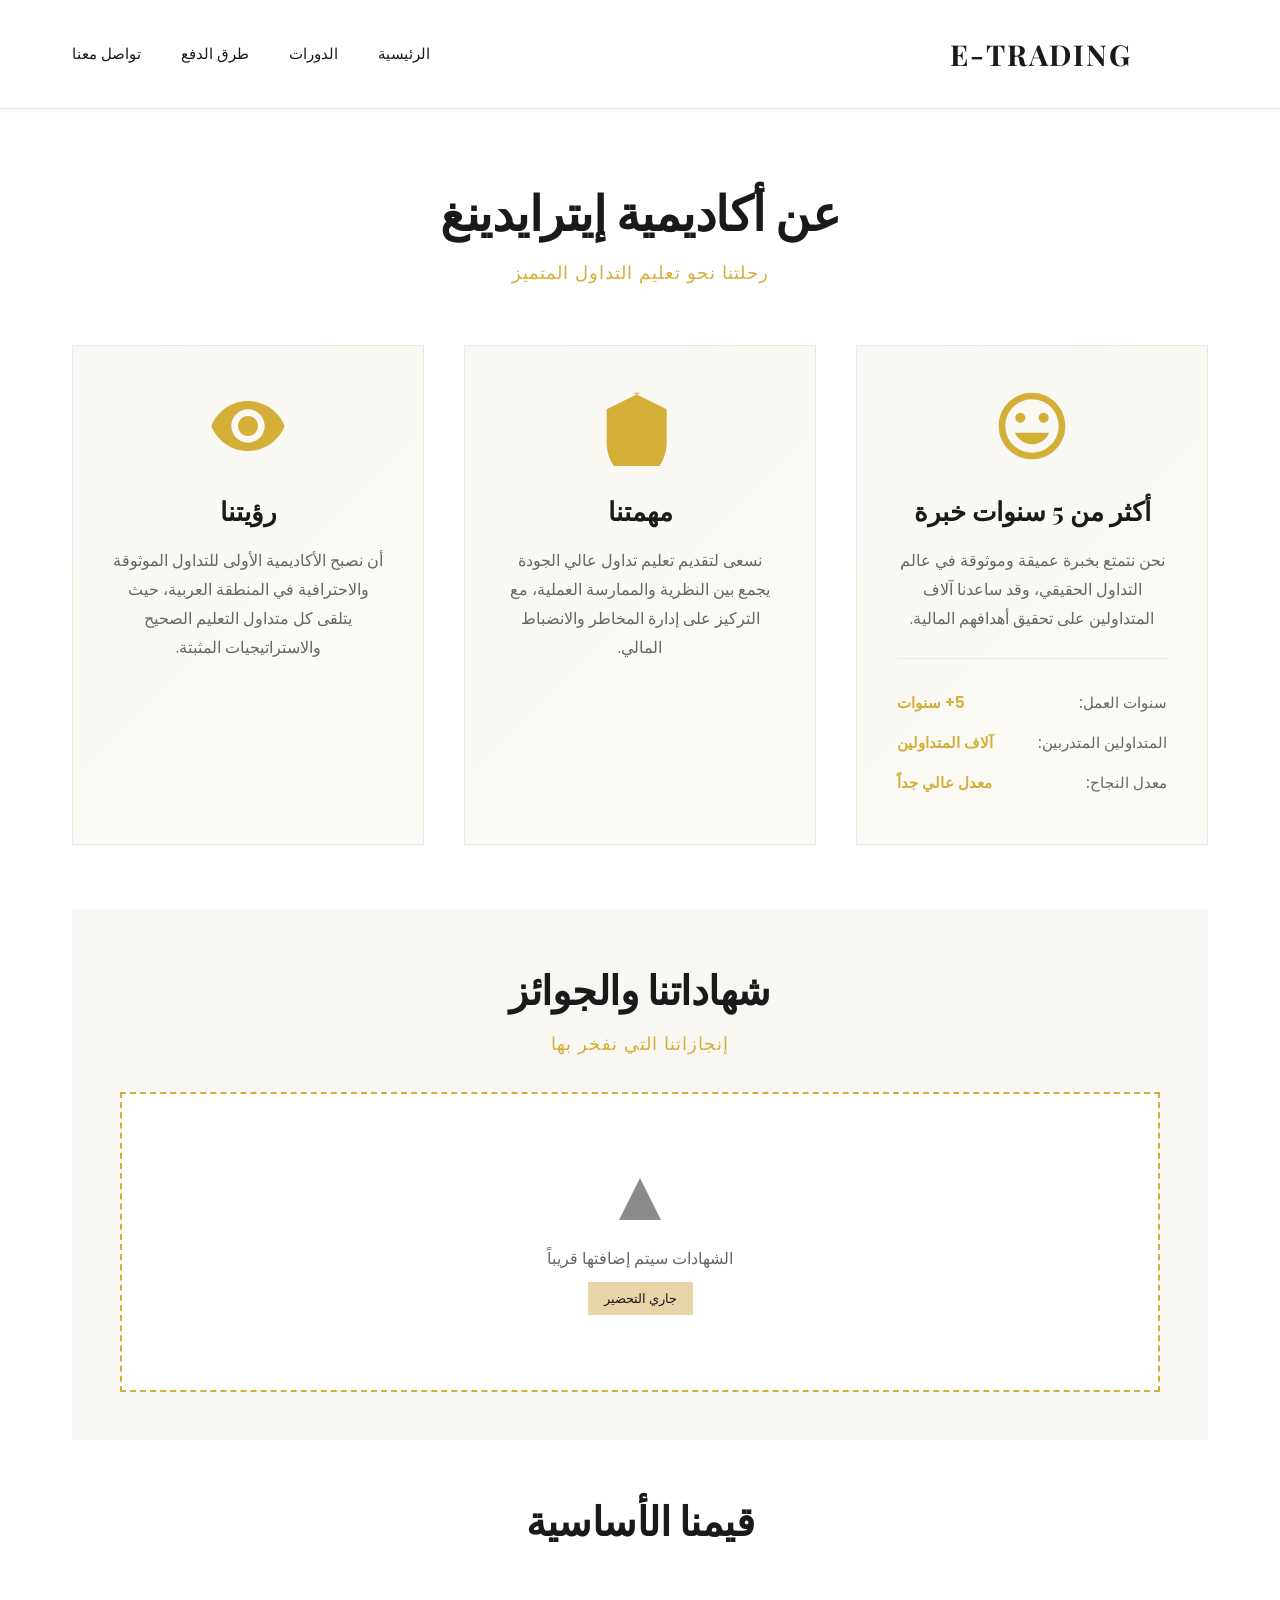
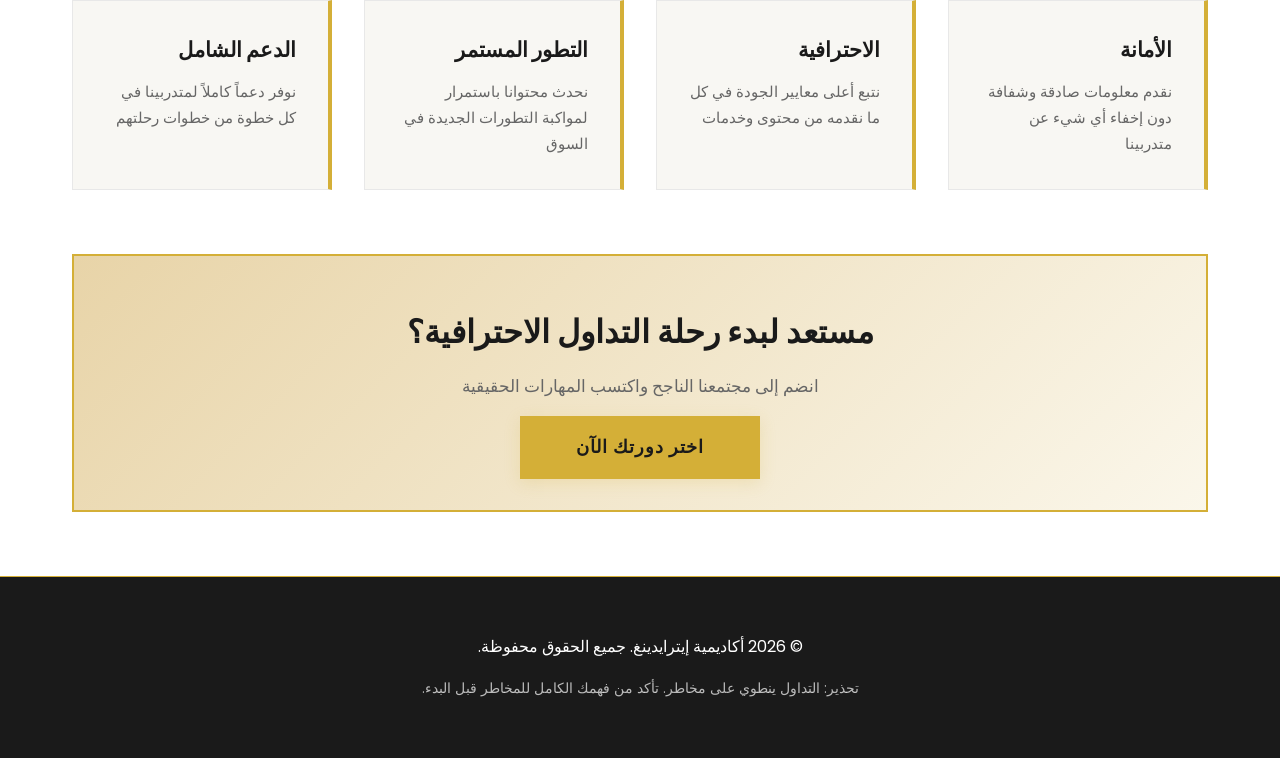
==== about.html @ bc4ab4ad "Add files via upload" ====
<!DOCTYPE html>
<html lang="ar" dir="rtl">
<head>
    <meta charset="UTF-8">
    <meta name="viewport" content="width=device-width, initial-scale=1.0">
    <title>عن الأكاديمية - أكاديمية إيترايدينغ</title>
    <link rel="stylesheet" href="style.css">
    <link href="https://fonts.googleapis.com/css2?family=Playfair+Display:wght@700&family=Poppins:wght@300;400;600&display=swap" rel="stylesheet">
</head>
<body>
    <!-- Header -->
    <header class="header">
        <div class="header-container">
            <div class="logo-section">
                <img src="[data-uri]" alt="E-TRADING Logo" class="logo">
                <h1 class="logo-text">E-TRADING</h1>
            </div>
            <nav class="nav-menu" id="navMenu">
                <a href="index.html#home" class="nav-link">الرئيسية</a>
                <a href="index.html#courses" class="nav-link">الدورات</a>
                <a href="index.html#payment" class="nav-link">طرق الدفع</a>
                <a href="index.html#contact" class="nav-link">تواصل معنا</a>
            </nav>
            <button class="menu-toggle" id="menuToggle">
                <span></span>
                <span></span>
                <span></span>
            </button>
        </div>
    </header>

    <!-- About Section -->
    <section class="about-section">
        <div class="section-container">
            <h2 class="section-title">عن أكاديمية إيترايدينغ</h2>
            <p class="section-subtitle">رحلتنا نحو تعليم التداول المتميز</p>

            <div class="about-content">
                <!-- Experience -->
                <div class="about-card experience-card">
                    <div class="card-icon">
                        <svg viewBox="0 0 24 24" fill="currentColor">
                            <path d="M12 2C6.48 2 2 6.48 2 12s4.48 10 10 10 10-4.48 10-10S17.52 2 12 2zm0 18c-4.42 0-8-3.58-8-8s3.58-8 8-8 8 3.58 8 8-3.58 8-8 8zm3.5-9c.83 0 1.5-.67 1.5-1.5S16.33 8 15.5 8 14 8.67 14 9.5s.67 1.5 1.5 1.5zm-7 0c.83 0 1.5-.67 1.5-1.5S9.33 8 8.5 8 7 8.67 7 9.5 7.67 11 8.5 11zm3.5 6.5c2.33 0 4.31-1.46 5.11-3.5H6.89c.8 2.04 2.78 3.5 5.11 3.5z"/>
                        </svg>
                    </div>
                    <h3>أكثر من 5 سنوات خبرة</h3>
                    <p>نحن نتمتع بخبرة عميقة وموثوقة في عالم التداول الحقيقي، وقد ساعدنا آلاف المتداولين على تحقيق أهدافهم المالية.</p>
                    <div class="experience-details">
                        <div class="detail-item">
                            <span class="detail-label">سنوات العمل:</span>
                            <span class="detail-value">5+ سنوات</span>
                        </div>
                        <div class="detail-item">
                            <span class="detail-label">المتداولين المتدربين:</span>
                            <span class="detail-value">آلاف المتداولين</span>
                        </div>
                        <div class="detail-item">
                            <span class="detail-label">معدل النجاح:</span>
                            <span class="detail-value">معدل عالي جداً</span>
                        </div>
                    </div>
                </div>

                <!-- Mission -->
                <div class="about-card mission-card">
                    <div class="card-icon">
                        <svg viewBox="0 0 24 24" fill="currentColor">
                            <path d="M12 2L2 7v10c0 5.55 3.84 10.74 9 12 5.16-1.26 9-6.45 9-12V7l-10-5z"/>
                        </svg>
                    </div>
                    <h3>مهمتنا</h3>
                    <p>نسعى لتقديم تعليم تداول عالي الجودة يجمع بين النظرية والممارسة العملية، مع التركيز على إدارة المخاطر والانضباط المالي.</p>
                </div>

                <!-- Vision -->
                <div class="about-card vision-card">
                    <div class="card-icon">
                        <svg viewBox="0 0 24 24" fill="currentColor">
                            <path d="M12 4.5C7 4.5 2.73 7.61 1 12c1.73 4.39 6 7.5 11 7.5s9.27-3.11 11-7.5c-1.73-4.39-6-7.5-11-7.5zM12 17c-2.76 0-5-2.24-5-5s2.24-5 5-5 5 2.24 5 5-2.24 5-5 5zm0-8c-1.66 0-3 1.34-3 3s1.34 3 3 3 3-1.34 3-3-1.34-3-3-3z"/>
                        </svg>
                    </div>
                    <h3>رؤيتنا</h3>
                    <p>أن نصبح الأكاديمية الأولى للتداول الموثوقة والاحترافية في المنطقة العربية، حيث يتلقى كل متداول التعليم الصحيح والاستراتيجيات المثبتة.</p>
                </div>
            </div>

            <!-- Certificates Section -->
            <div class="certificates-section">
                <h2 class="certificates-title">شهاداتنا والجوائز</h2>
                <p class="certificates-subtitle">إنجازاتنا التي نفخر بها</p>
                
                <div class="certificates-grid" id="certificatesGrid">
                    <div class="certificate-placeholder">
                        <svg viewBox="0 0 100 100" fill="currentColor">
                            <path d="M50 15 L85 85 L15 85 Z"/>
                        </svg>
                        <p>الشهادات سيتم إضافتها قريباً</p>
                        <span>جاري التحضير</span>
                    </div>
                </div>
            </div>

            <!-- Values Section -->
            <div class="values-section">
                <h2 class="values-title">قيمنا الأساسية</h2>
                
                <div class="values-grid">
                    <div class="value-card">
                        <h4>الأمانة</h4>
                        <p>نقدم معلومات صادقة وشفافة دون إخفاء أي شيء عن متدربينا</p>
                    </div>
                    <div class="value-card">
                        <h4>الاحترافية</h4>
                        <p>نتبع أعلى معايير الجودة في كل ما نقدمه من محتوى وخدمات</p>
                    </div>
                    <div class="value-card">
                        <h4>التطور المستمر</h4>
                        <p>نحدث محتوانا باستمرار لمواكبة التطورات الجديدة في السوق</p>
                    </div>
                    <div class="value-card">
                        <h4>الدعم الشامل</h4>
                        <p>نوفر دعماً كاملاً لمتدربينا في كل خطوة من خطوات رحلتهم</p>
                    </div>
                </div>
            </div>

            <!-- CTA -->
            <div class="about-cta">
                <h3>مستعد لبدء رحلة التداول الاحترافية؟</h3>
                <p>انضم إلى مجتمعنا الناجح واكتسب المهارات الحقيقية</p>
                <a href="index.html#courses" class="cta-button">اختر دورتك الآن</a>
            </div>
        </div>
    </section>

    <!-- Footer -->
    <footer class="footer">
        <div class="footer-content">
            <p>&copy; 2026 أكاديمية إيترايدينغ. جميع الحقوق محفوظة.</p>
            <p class="disclaimer">تحذير: التداول ينطوي على مخاطر. تأكد من فهمك الكامل للمخاطر قبل البدء.</p>
        </div>
    </footer>

    <script>
        // Menu toggle functionality
        const menuToggle = document.getElementById('menuToggle');
        const navMenu = document.getElementById('navMenu');

        menuToggle.addEventListener('click', () => {
            navMenu.classList.toggle('active');
        });

        navMenu.querySelectorAll('a').forEach(link => {
            link.addEventListener('click', () => {
                navMenu.classList.remove('active');
            });
        });
    </script>
</body>
</html>
---- style.css ----
/* ===== Root & General Styles ===== */
:root {
    --primary-white: #FFFFFF;
    --secondary-white: #F8F7F3;
    --gold-primary: #D4AF37;
    --gold-light: #E8D4A8;
    --dark-text: #1a1a1a;
    --light-text: #666666;
    --border-light: #E8E8E8;
}

* {
    margin: 0;
    padding: 0;
    box-sizing: border-box;
}

html {
    scroll-behavior: smooth;
}

body {
    font-family: 'Poppins', sans-serif;
    background-color: var(--primary-white);
    color: var(--dark-text);
    line-height: 1.6;
    overflow-x: hidden;
}

/* ===== Typography ===== */
h1, h2, h3 {
    font-family: 'Playfair Display', serif;
    font-weight: 700;
    color: var(--dark-text);
}

h2 {
    font-size: 3rem;
    margin-bottom: 1.5rem;
    letter-spacing: -0.5px;
}

h3 {
    font-size: 1.8rem;
    margin-bottom: 1rem;
}

p {
    font-size: 1rem;
    color: var(--light-text);
    line-height: 1.8;
}

a {
    text-decoration: none;
    color: inherit;
    transition: color 0.3s ease;
}

/* ===== Header & Navigation ===== */
.header {
    background-color: var(--primary-white);
    border-bottom: 1px solid var(--border-light);
    position: sticky;
    top: 0;
    z-index: 1000;
    box-shadow: 0 2px 4px rgba(0, 0, 0, 0.05);
}

.header-container {
    max-width: 1200px;
    margin: 0 auto;
    padding: 1.5rem 2rem;
    display: flex;
    justify-content: space-between;
    align-items: center;
}

.logo-section {
    display: flex;
    align-items: center;
    gap: 1rem;
    flex-shrink: 0;
}

.logo {
    width: 60px;
    height: 60px;
    object-fit: contain;
    filter: drop-shadow(0 2px 4px rgba(212, 175, 55, 0.2));
}

.logo-text {
    font-family: 'Playfair Display', serif;
    font-size: 1.8rem;
    font-weight: 700;
    color: var(--dark-text);
    letter-spacing: 2px;
}

.nav-menu {
    display: flex;
    gap: 2.5rem;
    align-items: center;
}

.nav-link {
    font-size: 0.95rem;
    font-weight: 500;
    color: var(--dark-text);
    position: relative;
    transition: color 0.3s ease;
}

.nav-link:after {
    content: '';
    position: absolute;
    bottom: -4px;
    right: 0;
    width: 0;
    height: 2px;
    background-color: var(--gold-primary);
    transition: width 0.3s ease;
}

.nav-link:hover {
    color: var(--gold-primary);
}

.nav-link:hover:after {
    width: 100%;
}

.menu-toggle {
    display: none;
    flex-direction: column;
    gap: 5px;
    background: none;
    border: none;
    cursor: pointer;
    padding: 0.5rem;
}

.menu-toggle span {
    width: 25px;
    height: 2px;
    background-color: var(--dark-text);
    border-radius: 2px;
    transition: all 0.3s ease;
}

/* ===== Hero Section ===== */
.hero {
    min-height: 100vh;
    background: linear-gradient(135deg, var(--secondary-white) 0%, var(--primary-white) 100%);
    display: flex;
    align-items: center;
    justify-content: center;
    padding: 4rem 2rem;
    position: relative;
    overflow: hidden;
}

.hero::before {
    content: '';
    position: absolute;
    top: -50%;
    right: -20%;
    width: 600px;
    height: 600px;
    background: radial-gradient(circle, var(--gold-light) 0%, transparent 70%);
    opacity: 0.3;
    border-radius: 50%;
    pointer-events: none;
}

.hero-content {
    max-width: 800px;
    text-align: center;
    position: relative;
    z-index: 2;
}

.hero-title {
    font-size: 4.5rem;
    line-height: 1.1;
    margin-bottom: 1.5rem;
    font-weight: 700;
    letter-spacing: -1px;
}

.hero-subtitle {
    font-size: 1.6rem;
    color: var(--gold-primary);
    margin-bottom: 1.5rem;
    font-weight: 300;
    letter-spacing: 1px;
}

.hero-description {
    font-size: 1.1rem;
    color: var(--light-text);
    margin-bottom: 3rem;
    max-width: 600px;
    margin-left: auto;
    margin-right: auto;
    line-height: 1.9;
}

.cta-button {
    background-color: var(--gold-primary);
    color: var(--dark-text);
    border: none;
    padding: 1.2rem 3.5rem;
    font-size: 1.1rem;
    font-weight: 600;
    border-radius: 0;
    cursor: pointer;
    transition: all 0.3s ease;
    letter-spacing: 1px;
    box-shadow: 0 4px 15px rgba(212, 175, 55, 0.2);
}

.cta-button:hover {
    background-color: var(--dark-text);
    color: var(--gold-primary);
    transform: translateY(-2px);
    box-shadow: 0 6px 20px rgba(212, 175, 55, 0.3);
}

/* ===== Section General ===== */
.section-container {
    max-width: 1200px;
    margin: 0 auto;
    padding: 0 2rem;
}

section {
    padding: 6rem 2rem;
}

.section-title {
    text-align: center;
    margin-bottom: 0.5rem;
    font-size: 3rem;
}

.section-subtitle {
    text-align: center;
    color: var(--gold-primary);
    font-size: 1.1rem;
    margin-bottom: 3.5rem;
    letter-spacing: 1px;
    font-weight: 400;
}

/* ===== Courses Section ===== */
.courses {
    background-color: var(--secondary-white);
}

.courses-grid {
    display: grid;
    grid-template-columns: repeat(auto-fit, minmax(380px, 1fr));
    gap: 3rem;
    margin-top: 3rem;
}

.course-card {
    background: var(--primary-white);
    border: 1px solid var(--border-light);
    padding: 2.5rem;
    border-radius: 0;
    transition: all 0.3s ease;
    display: flex;
    flex-direction: column;
    position: relative;
}

.course-card:hover {
    box-shadow: 0 15px 40px rgba(212, 175, 55, 0.15);
    transform: translateY(-5px);
}

.course-card.premium {
    border: 2px solid var(--gold-primary);
}

.course-header {
    display: flex;
    justify-content: space-between;
    align-items: flex-start;
    margin-bottom: 1.5rem;
}

.course-title {
    font-size: 1.8rem;
    margin: 0;
}

.course-badge {
    display: inline-block;
    background-color: #E8F0FF;
    color: #0066FF;
    padding: 0.5rem 1rem;
    font-size: 0.8rem;
    font-weight: 600;
    letter-spacing: 0.5px;
}

.course-badge.premium-badge {
    background-color: var(--gold-light);
    color: var(--dark-text);
}

.course-description {
    font-size: 1rem;
    color: var(--light-text);
    margin-bottom: 1.5rem;
}

.course-content {
    flex-grow: 1;
    margin-bottom: 1.5rem;
}

.course-info-block {
    display: block;
    margin: 1rem 0;
    font-size: 0.95rem;
}

.info-label {
    font-weight: 600;
    color: var(--dark-text);
}

.info-value {
    color: var(--light-text);
    margin-right: 0.5rem;
}

.course-features {
    list-style: none;
    margin: 1.5rem 0;
}

.course-features li {
    padding: 0.5rem 0;
    font-size: 0.95rem;
    color: var(--light-text);
}

.course-features li:before {
    content: '✓ ';
    color: var(--gold-primary);
    font-weight: bold;
    margin-right: 0.5rem;
}

.premium-features li:before {
    color: var(--gold-primary);
}

.course-btn {
    background-color: var(--border-light);
    color: var(--dark-text);
    border: none;
    padding: 1rem 2rem;
    font-weight: 600;
    cursor: pointer;
    transition: all 0.3s ease;
    font-size: 0.95rem;
    letter-spacing: 0.5px;
    display: inline-block;
    text-decoration: none;
    text-align: center;
}

.basic-btn {
    background-color: var(--secondary-white);
    border: 1px solid var(--border-light);
}

.basic-btn:hover {
    background-color: var(--dark-text);
    color: var(--primary-white);
}

.premium-btn {
    background-color: var(--gold-primary);
    color: var(--dark-text);
    border: 2px solid var(--gold-primary);
}

.premium-btn:hover {
    background-color: transparent;
    color: var(--gold-primary);
}

/* ===== Payment Section ===== */
.payment {
    background-color: var(--primary-white);
}

.payment-grid {
    display: grid;
    grid-template-columns: repeat(auto-fit, minmax(300px, 1fr));
    gap: 2.5rem;
    margin-bottom: 4rem;
}

.payment-method {
    text-align: center;
    padding: 2.5rem;
    border: 1px solid var(--border-light);
    border-radius: 0;
    transition: all 0.3s ease;
}

.payment-method:hover {
    box-shadow: 0 10px 30px rgba(212, 175, 55, 0.1);
    border-color: var(--gold-primary);
}

.payment-link {
    cursor: pointer;
    text-decoration: none;
    color: inherit;
    display: flex;
    flex-direction: column;
    height: 100%;
    justify-content: space-between;
}

.learn-more {
    display: inline-block;
    color: var(--gold-primary);
    font-weight: 600;
    margin-top: 1rem;
    font-size: 0.9rem;
}

.payment-link:hover .learn-more {
    text-decoration: underline;
}

.payment-icon {
    width: 80px;
    height: 80px;
    margin: 0 auto 1.5rem;
    color: var(--gold-primary);
    font-size: 3rem;
}

.payment-icon svg {
    width: 100%;
    height: 100%;
}

.payment-title {
    font-size: 1.4rem;
    margin-bottom: 0.5rem;
}

.payment-description {
    color: var(--light-text);
    margin-bottom: 1.5rem;
    font-size: 0.95rem;
}

.payment-benefits {
    list-style: none;
    text-align: right;
}

.payment-benefits li {
    padding: 0.5rem 0;
    color: var(--light-text);
    font-size: 0.9rem;
}

.payment-info {
    background-color: var(--secondary-white);
    padding: 3rem;
    border-radius: 0;
}

.info-title {
    font-size: 1.8rem;
    margin-bottom: 2rem;
}

.payment-steps {
    list-style: none;
    counter-reset: step-counter;
    margin-bottom: 2rem;
}

.payment-steps li {
    counter-increment: step-counter;
    margin-bottom: 1.5rem;
    padding-right: 1.5rem;
    color: var(--light-text);
    line-height: 1.8;
}

.payment-steps li:before {
    content: counter(step-counter);
    display: inline-block;
    background-color: var(--gold-primary);
    color: var(--dark-text);
    width: 30px;
    height: 30px;
    border-radius: 50%;
    text-align: center;
    line-height: 30px;
    font-weight: 600;
    margin-left: 0.5rem;
    margin-bottom: 0.5rem;
}

.security-note {
    color: var(--dark-text);
    font-weight: 500;
    padding: 1.5rem;
    background-color: var(--primary-white);
    border-right: 3px solid var(--gold-primary);
}

/* ===== Contact Section ===== */
.contact {
    background-color: var(--secondary-white);
}

.contact-grid {
    display: grid;
    grid-template-columns: repeat(auto-fit, minmax(150px, 1fr));
    gap: 2rem;
    margin-top: 3rem;
}

.contact-link {
    display: flex;
    flex-direction: column;
    align-items: center;
    gap: 1rem;
    padding: 2rem;
    border: 1px solid var(--border-light);
    text-align: center;
    transition: all 0.3s ease;
    color: var(--dark-text);
}

.contact-link svg {
    width: 50px;
    height: 50px;
    transition: transform 0.3s ease;
}

.contact-link:hover {
    border-color: var(--gold-primary);
    color: var(--gold-primary);
}

.contact-link:hover svg {
    transform: scale(1.15);
}

.instagram:hover {
    color: #E4405F;
}

.telegram:hover {
    color: #0088cc;
}

.youtube:hover {
    color: #FF0000;
}

.facebook:hover {
    color: #1877F2;
}

/* ===== Support Button ===== */
.support-button-container {
    position: fixed;
    bottom: 2rem;
    left: 2rem;
    z-index: 999;
}

.support-button {
    display: flex;
    align-items: center;
    gap: 0.8rem;
    background-color: var(--gold-primary);
    color: var(--dark-text);
    border: none;
    padding: 1rem 1.5rem;
    border-radius: 50px;
    cursor: pointer;
    font-weight: 600;
    box-shadow: 0 4px 15px rgba(212, 175, 55, 0.3);
    transition: all 0.3s ease;
    font-size: 0.95rem;
}

.support-button:hover {
    transform: translateY(-3px);
    box-shadow: 0 6px 20px rgba(212, 175, 55, 0.4);
    background-color: var(--dark-text);
    color: var(--gold-primary);
}

.support-button svg {
    width: 20px;
    height: 20px;
}

/* Support Modal */
.support-modal {
    display: none;
    position: fixed;
    z-index: 1000;
    left: 0;
    top: 0;
    width: 100%;
    height: 100%;
    background-color: rgba(0, 0, 0, 0.4);
    animation: fadeIn 0.3s ease;
}

.support-modal.active {
    display: flex;
    align-items: center;
    justify-content: center;
}

.support-content {
    background-color: var(--primary-white);
    padding: 2.5rem;
    border-radius: 0;
    max-width: 500px;
    width: 90%;
    max-height: 80vh;
    overflow-y: auto;
    position: relative;
    border: 2px solid var(--gold-primary);
}

.support-header {
    display: flex;
    justify-content: space-between;
    align-items: center;
    margin-bottom: 1.5rem;
}

.support-title {
    font-size: 1.8rem;
    margin: 0;
    color: var(--dark-text);
}

.close-support {
    background: none;
    border: none;
    font-size: 1.5rem;
    cursor: pointer;
    color: var(--light-text);
}

.close-support:hover {
    color: var(--gold-primary);
}

.support-form {
    display: flex;
    flex-direction: column;
    gap: 1.5rem;
}

.form-group {
    display: flex;
    flex-direction: column;
    gap: 0.5rem;
}

.form-group label {
    font-weight: 600;
    color: var(--dark-text);
    font-size: 0.95rem;
}

.form-group input,
.form-group textarea {
    padding: 0.8rem;
    border: 1px solid var(--border-light);
    border-radius: 0;
    font-family: inherit;
    font-size: 0.95rem;
    color: var(--dark-text);
    transition: border-color 0.3s ease;
}

.form-group input:focus,
.form-group textarea:focus {
    outline: none;
    border-color: var(--gold-primary);
}

.form-group textarea {
    resize: vertical;
    min-height: 120px;
}

.support-email {
    background-color: var(--secondary-white);
    padding: 1rem;
    border-right: 3px solid var(--gold-primary);
    margin-bottom: 1rem;
}

.support-email strong {
    color: var(--dark-text);
    display: block;
    margin-bottom: 0.5rem;
}

.support-email a {
    color: var(--gold-primary);
    text-decoration: none;
}

.submit-support {
    background-color: var(--gold-primary);
    color: var(--dark-text);
    border: none;
    padding: 1rem;
    font-weight: 600;
    cursor: pointer;
    transition: all 0.3s ease;
}

.submit-support:hover {
    background-color: var(--dark-text);
    color: var(--gold-primary);
}

@keyframes fadeIn {
    from {
        opacity: 0;
    }
    to {
        opacity: 1;
    }
}

@media (max-width: 480px) {
    .support-button-container {
        bottom: 1rem;
        left: 1rem;
    }

    .support-button {
        padding: 0.8rem 1rem;
        font-size: 0.85rem;
    }

    .support-content {
        padding: 1.5rem;
    }
}

/* ===== Payment Detail Page ===== */
.payment-detail-section {
    background-color: var(--primary-white);
    padding: 4rem 2rem;
    min-height: 100vh;
}

.payment-detail-content {
    display: grid;
    grid-template-columns: 1fr;
    gap: 2rem;
    margin-top: 3rem;
}

.detail-card {
    background-color: var(--secondary-white);
    padding: 2rem;
    border-right: 4px solid var(--gold-primary);
    transition: all 0.3s ease;
}

.detail-card:hover {
    box-shadow: 0 5px 15px rgba(212, 175, 55, 0.1);
    transform: translateX(-5px);
}

.detail-card h3 {
    color: var(--dark-text);
    margin-bottom: 1rem;
    font-size: 1.5rem;
}

.detail-card p {
    color: var(--light-text);
}

.benefits-list {
    list-style: none;
    margin-top: 1rem;
}

.benefits-list li {
    padding: 0.5rem 0;
    color: var(--light-text);
}

.benefits-list li:before {
    content: '✓ ';
    color: var(--gold-primary);
    font-weight: bold;
    margin-right: 0.5rem;
}

/* Wallet Address Box */
.wallet-address-box {
    background: linear-gradient(135deg, var(--secondary-white) 0%, rgba(212, 175, 55, 0.05) 100%);
    padding: 2.5rem;
    border: 2px solid var(--gold-primary);
    text-align: center;
}

.wallet-address-box h3 {
    color: var(--dark-text);
    margin-bottom: 1rem;
}

.instruction-text {
    color: var(--light-text);
    margin-bottom: 1.5rem;
    font-size: 1rem;
}

.address-display {
    display: flex;
    align-items: center;
    gap: 1rem;
    background-color: var(--primary-white);
    padding: 1.5rem;
    border-radius: 0;
    margin-bottom: 1rem;
    flex-wrap: wrap;
}

.address-display code {
    background-color: var(--secondary-white);
    padding: 0.8rem;
    border-radius: 0;
    font-family: 'Courier New', monospace;
    color: var(--gold-primary);
    font-weight: 600;
    flex: 1;
    min-width: 200px;
    word-break: break-all;
    user-select: all;
}

.copy-btn {
    background-color: var(--gold-primary);
    color: var(--dark-text);
    border: none;
    padding: 0.8rem 1.5rem;
    font-weight: 600;
    cursor: pointer;
    transition: all 0.3s ease;
    border-radius: 0;
    white-space: nowrap;
}

.copy-btn:hover {
    background-color: var(--dark-text);
    color: var(--gold-primary);
}

/* Steps Container */
.steps-container {
    background-color: var(--secondary-white);
    padding: 2.5rem;
    border-radius: 0;
}

.steps-container h3 {
    margin-bottom: 2rem;
    text-align: center;
}

.step {
    display: flex;
    gap: 2rem;
    margin-bottom: 2rem;
    align-items: flex-start;
}

.step:last-child {
    margin-bottom: 0;
}

.step-number {
    display: flex;
    align-items: center;
    justify-content: center;
    width: 50px;
    height: 50px;
    background-color: var(--gold-primary);
    color: var(--dark-text);
    border-radius: 50%;
    font-weight: 700;
    font-size: 1.3rem;
    flex-shrink: 0;
}

.step-content h4 {
    color: var(--dark-text);
    margin-bottom: 0.5rem;
    font-size: 1.1rem;
}

.step-content p {
    color: var(--light-text);
    font-size: 0.95rem;
}

/* Warning Box */
.warning-box {
    background-color: #FFF3CD;
    border-right: 4px solid #FFC107;
    padding: 2rem;
    border-radius: 0;
}

.warning-box h3 {
    color: #856404;
    margin-bottom: 1.5rem;
}

.warning-list {
    list-style: none;
}

.warning-list li {
    padding: 0.7rem 0;
    color: #856404;
    font-weight: 500;
}

.warning-list li:before {
    content: '• ';
    color: #FFC107;
    font-weight: bold;
    margin-right: 0.5rem;
}

/* Support Box */
.support-box {
    background: linear-gradient(135deg, var(--gold-light) 0%, rgba(212, 175, 55, 0.1) 100%);
    padding: 2.5rem;
    text-align: center;
    border-radius: 0;
}

.support-box h3 {
    color: var(--dark-text);
    margin-bottom: 1rem;
}

.support-box p {
    color: var(--light-text);
    margin-bottom: 1.5rem;
}

.back-button {
    display: inline-block;
    background-color: var(--gold-primary);
    color: var(--dark-text);
    padding: 1rem 2rem;
    text-decoration: none;
    font-weight: 600;
    transition: all 0.3s ease;
}

.back-button:hover {
    background-color: var(--dark-text);
    color: var(--gold-primary);
}

@media (max-width: 768px) {
    .address-display {
        flex-direction: column;
    }

    .address-display code {
        width: 100%;
    }

    .step {
        gap: 1.5rem;
    }

    .wallet-address-box {
        padding: 1.5rem;
    }

    .steps-container {
        padding: 1.5rem;
    }

    .warning-box {
        padding: 1.5rem;
    }

    .support-box {
        padding: 1.5rem;
    }
}

@media (max-width: 480px) {
    .payment-detail-section {
        padding: 2rem 1rem;
    }

    .detail-card {
        padding: 1.5rem;
    }

    .wallet-address-box {
        padding: 1rem;
    }

    .step-number {
        width: 45px;
        height: 45px;
        font-size: 1.1rem;
    }

    .copy-btn {
        padding: 0.6rem 1rem;
        font-size: 0.85rem;
    }
}

/* ===== About Page ===== */
.about-section {
    background-color: var(--primary-white);
    padding: 4rem 2rem;
    min-height: 100vh;
}

.about-content {
    display: grid;
    grid-template-columns: repeat(auto-fit, minmax(300px, 1fr));
    gap: 2.5rem;
    margin-top: 3rem;
    margin-bottom: 4rem;
}

.about-card {
    background: linear-gradient(135deg, var(--secondary-white) 0%, rgba(212, 175, 55, 0.05) 100%);
    padding: 2.5rem;
    border: 1px solid var(--border-light);
    transition: all 0.3s ease;
    text-align: center;
}

.about-card:hover {
    border-color: var(--gold-primary);
    box-shadow: 0 15px 40px rgba(212, 175, 55, 0.15);
    transform: translateY(-5px);
}

.card-icon {
    width: 80px;
    height: 80px;
    margin: 0 auto 1.5rem;
    color: var(--gold-primary);
}

.card-icon svg {
    width: 100%;
    height: 100%;
}

.about-card h3 {
    font-size: 1.6rem;
    color: var(--dark-text);
    margin-bottom: 1rem;
}

.about-card p {
    color: var(--light-text);
    line-height: 1.8;
}

.experience-details {
    margin-top: 1.5rem;
    padding-top: 1.5rem;
    border-top: 1px solid var(--border-light);
    text-align: right;
}

.detail-item {
    display: flex;
    justify-content: space-between;
    align-items: center;
    padding: 0.5rem 0;
    font-size: 0.95rem;
}

.detail-label {
    color: var(--light-text);
    font-weight: 500;
}

.detail-value {
    color: var(--gold-primary);
    font-weight: 600;
}

/* Certificates Section */
.certificates-section {
    background-color: var(--secondary-white);
    padding: 3rem;
    border-radius: 0;
    margin-bottom: 3rem;
}

.certificates-title {
    text-align: center;
    font-size: 2.5rem;
    margin-bottom: 0.5rem;
    color: var(--dark-text);
}

.certificates-subtitle {
    text-align: center;
    color: var(--gold-primary);
    font-size: 1.1rem;
    margin-bottom: 2rem;
    letter-spacing: 1px;
}

.certificates-grid {
    display: grid;
    grid-template-columns: repeat(auto-fit, minmax(250px, 1fr));
    gap: 2rem;
}

.certificate-placeholder {
    background-color: var(--primary-white);
    padding: 2rem;
    border: 2px dashed var(--gold-primary);
    text-align: center;
    display: flex;
    flex-direction: column;
    align-items: center;
    justify-content: center;
    min-height: 300px;
}

.certificate-placeholder svg {
    width: 60px;
    height: 60px;
    margin-bottom: 1rem;
    opacity: 0.5;
}

.certificate-placeholder p {
    color: var(--light-text);
    font-weight: 500;
    margin-bottom: 0.5rem;
}

.certificate-placeholder span {
    background-color: var(--gold-light);
    color: var(--dark-text);
    padding: 0.4rem 1rem;
    font-size: 0.8rem;
    border-radius: 0;
}

/* Values Section */
.values-section {
    margin-bottom: 4rem;
}

.values-title {
    text-align: center;
    font-size: 2.5rem;
    margin-bottom: 3rem;
    color: var(--dark-text);
}

.values-grid {
    display: grid;
    grid-template-columns: repeat(auto-fit, minmax(250px, 1fr));
    gap: 2rem;
}

.value-card {
    background-color: var(--secondary-white);
    padding: 2rem;
    border: 1px solid var(--border-light);
    border-right: 4px solid var(--gold-primary);
    transition: all 0.3s ease;
}

.value-card:hover {
    box-shadow: 0 5px 15px rgba(212, 175, 55, 0.1);
}

.value-card h4 {
    color: var(--dark-text);
    font-size: 1.3rem;
    margin-bottom: 0.8rem;
}

.value-card p {
    color: var(--light-text);
    line-height: 1.7;
    font-size: 0.95rem;
}

/* About CTA */
.about-cta {
    background: linear-gradient(135deg, var(--gold-light) 0%, rgba(212, 175, 55, 0.1) 100%);
    padding: 3rem;
    text-align: center;
    border-radius: 0;
    border: 2px solid var(--gold-primary);
}

.about-cta h3 {
    color: var(--dark-text);
    font-size: 2rem;
    margin-bottom: 1rem;
}

.about-cta p {
    color: var(--light-text);
    margin-bottom: 2rem;
    font-size: 1.05rem;
}

@media (max-width: 768px) {
    .about-section {
        padding: 3rem 1.5rem;
    }

    .about-card {
        padding: 1.5rem;
    }

    .certificates-section {
        padding: 1.5rem;
    }

    .values-grid {
        grid-template-columns: 1fr;
    }

    .about-cta {
        padding: 2rem;
    }

    .about-cta h3 {
        font-size: 1.5rem;
    }
}

@media (max-width: 480px) {
    .about-section {
        padding: 2rem 1rem;
    }

    .about-content {
        gap: 1.5rem;
    }

    .about-card {
        padding: 1rem;
    }

    .certificates-section {
        padding: 1rem;
    }

    .certificate-placeholder {
        min-height: 250px;
        padding: 1rem;
    }

    .values-title,
    .certificates-title {
        font-size: 1.5rem;
    }

    .about-cta {
        padding: 1.5rem;
    }

    .about-cta h3 {
        font-size: 1.3rem;
    }
}

/* ===== Course Detail Pages ===== */
.course-detail-section {
    background-color: var(--primary-white);
    padding: 4rem 2rem;
    min-height: 100vh;
}

.course-hero {
    text-align: center;
    margin-bottom: 4rem;
    padding: 3rem 0;
}

.course-hero.premium-hero {
    background: linear-gradient(135deg, var(--gold-light) 0%, rgba(212, 175, 55, 0.1) 100%);
    padding: 4rem 2rem;
    margin: -4rem -2rem 4rem;
}

.course-title-main {
    font-size: 3.5rem;
    margin-bottom: 1rem;
    color: var(--dark-text);
    font-family: 'Playfair Display', serif;
    font-weight: 700;
}

.course-hero-subtitle {
    font-size: 1.3rem;
    color: var(--gold-primary);
    margin-bottom: 2rem;
}

.course-meta {
    display: flex;
    justify-content: center;
    gap: 2rem;
    flex-wrap: wrap;
}

.meta-item {
    display: flex;
    align-items: center;
    gap: 0.8rem;
    font-weight: 500;
    color: var(--dark-text);
}

.meta-item svg {
    width: 24px;
    height: 24px;
    color: var(--gold-primary);
}

.course-content-grid {
    display: grid;
    grid-template-columns: 1fr 350px;
    gap: 3rem;
}

.course-main-content {
    display: flex;
    flex-direction: column;
    gap: 3rem;
}

.content-block {
    background-color: var(--secondary-white);
    padding: 2.5rem;
    border-radius: 0;
}

.content-block h2 {
    font-size: 2rem;
    margin-bottom: 2rem;
    color: var(--dark-text);
}

/* Learning Outcomes */
.learning-outcomes {
    display: grid;
    grid-template-columns: 1fr;
    gap: 2rem;
}

.outcome {
    display: flex;
    gap: 2rem;
    align-items: flex-start;
}

.outcome-number {
    display: flex;
    align-items: center;
    justify-content: center;
    width: 50px;
    height: 50px;
    background-color: var(--gold-primary);
    color: var(--dark-text);
    border-radius: 50%;
    font-weight: 700;
    font-size: 1.5rem;
    flex-shrink: 0;
}

.outcome-content h4 {
    color: var(--dark-text);
    margin-bottom: 0.5rem;
    font-size: 1.1rem;
}

.outcome-content p {
    color: var(--light-text);
    font-size: 0.95rem;
}

/* Course Structure */
.course-structure {
    display: grid;
    grid-template-columns: repeat(auto-fit, minmax(250px, 1fr));
    gap: 2rem;
}

.week {
    background-color: var(--primary-white);
    padding: 1.5rem;
    border: 1px solid var(--border-light);
    border-right: 3px solid var(--gold-primary);
}

.week-title {
    color: var(--gold-primary);
    margin-bottom: 1rem;
    font-weight: 600;
}

.week-content {
    list-style: none;
}

.week-content li {
    padding: 0.5rem 0;
    color: var(--light-text);
    font-size: 0.9rem;
    padding-left: 1rem;
    position: relative;
}

.week-content li:before {
    content: '▸';
    color: var(--gold-primary);
    position: absolute;
    left: 0;
}

/* Requirements */
.requirements-list {
    list-style: none;
    display: grid;
    grid-template-columns: 1fr;
    gap: 1rem;
}

.requirements-list li {
    padding: 1rem;
    background-color: var(--primary-white);
    border-left: 3px solid var(--gold-primary);
    color: var(--dark-text);
    font-weight: 500;
}

/* Package Contents */
.package-contents {
    display: grid;
    grid-template-columns: repeat(auto-fit, minmax(200px, 1fr));
    gap: 2rem;
}

.content-item {
    background-color: var(--primary-white);
    padding: 1.5rem;
    border: 1px solid var(--border-light);
    text-align: center;
    transition: all 0.3s ease;
}

.content-item:hover {
    border-color: var(--gold-primary);
    box-shadow: 0 5px 15px rgba(212, 175, 55, 0.1);
}

.content-item.premium-item {
    border: 2px solid var(--gold-primary);
}

.content-icon {
    width: 50px;
    height: 50px;
    margin: 0 auto 1rem;
    color: var(--gold-primary);
}

.content-icon svg {
    width: 100%;
    height: 100%;
}

.content-item h4 {
    color: var(--dark-text);
    margin-bottom: 0.5rem;
    font-size: 1rem;
}

.content-item p {
    color: var(--light-text);
    font-size: 0.85rem;
    line-height: 1.5;
}

/* Curriculum */
.curriculum {
    display: grid;
    grid-template-columns: repeat(auto-fit, minmax(250px, 1fr));
    gap: 2rem;
}

.module {
    background-color: var(--primary-white);
    padding: 1.5rem;
    border: 1px solid var(--border-light);
    border-right: 3px solid var(--gold-primary);
}

.module-title {
    color: var(--dark-text);
    margin-bottom: 1rem;
    font-weight: 600;
    font-size: 1rem;
}

.module ul {
    list-style: none;
}

.module li {
    padding: 0.5rem 0;
    color: var(--light-text);
    font-size: 0.9rem;
    padding-left: 1rem;
    position: relative;
}

.module li:before {
    content: '✓';
    color: var(--gold-primary);
    position: absolute;
    left: 0;
    font-weight: bold;
}

/* Course Sidebar */
.course-sidebar {
    display: flex;
    flex-direction: column;
    gap: 2rem;
    height: fit-content;
}

.sidebar-card {
    background-color: var(--secondary-white);
    padding: 2rem;
    border: 1px solid var(--border-light);
}

.sidebar-card h3 {
    color: var(--dark-text);
    margin-bottom: 1.5rem;
    font-size: 1.3rem;
}

.enroll-card {
    border: 2px solid var(--gold-primary);
}

.enroll-card.premium-enroll {
    background: linear-gradient(135deg, var(--gold-light) 0%, rgba(212, 175, 55, 0.05) 100%);
}

.price-badge {
    display: inline-block;
    background-color: var(--gold-light);
    color: var(--dark-text);
    padding: 0.5rem 1.5rem;
    margin-bottom: 1rem;
    font-weight: 600;
    border-radius: 0;
    font-size: 1.1rem;
}

.price-badge.free {
    background-color: #E8F0FF;
    color: #0066FF;
}

.course-duration {
    color: var(--light-text);
    margin-bottom: 1.5rem;
    font-size: 0.95rem;
}

.price-display {
    margin-bottom: 1.5rem;
}

.package-value {
    display: block;
    color: var(--gold-primary);
    font-weight: 600;
    margin-bottom: 0.5rem;
}

.includes-text {
    color: var(--light-text);
    font-size: 0.9rem;
    margin: 0.5rem 0;
}

.includes-list {
    list-style: none;
    margin: 1rem 0;
}

.includes-list li {
    padding: 0.4rem 0;
    color: var(--light-text);
    font-size: 0.9rem;
}

.enroll-btn,
.premium-enroll-btn {
    width: 100%;
    background-color: var(--gold-primary);
    color: var(--dark-text);
    border: none;
    padding: 1rem;
    font-weight: 600;
    cursor: pointer;
    transition: all 0.3s ease;
    margin-bottom: 1rem;
}

.enroll-btn:hover,
.premium-enroll-btn:hover {
    background-color: var(--dark-text);
    color: var(--gold-primary);
}

.cta-text,
.offer-text {
    color: var(--light-text);
    font-size: 0.85rem;
    text-align: center;
}

.features-card,
.instructor-card,
.guarantee-card,
.success-card {
    border: 1px solid var(--border-light);
}

.features-list {
    list-style: none;
}

.features-list li {
    display: flex;
    align-items: center;
    gap: 0.8rem;
    padding: 0.8rem 0;
    color: var(--light-text);
    font-size: 0.9rem;
}

.features-list svg {
    width: 20px;
    height: 20px;
    color: var(--gold-primary);
    flex-shrink: 0;
}

.instructor-card p {
    color: var(--light-text);
    margin-bottom: 1rem;
}

.learn-about-us {
    display: inline-block;
    color: var(--gold-primary);
    font-weight: 600;
    text-decoration: underline;
}

.learn-about-us:hover {
    color: var(--dark-text);
}

.guarantee-card p {
    color: var(--light-text);
    line-height: 1.7;
}

.stat {
    display: flex;
    justify-content: space-between;
    align-items: center;
    padding: 1rem 0;
    border-bottom: 1px solid var(--border-light);
}

.stat:last-child {
    border-bottom: none;
}

.stat-number {
    font-size: 1.5rem;
    color: var(--gold-primary);
    font-weight: 700;
}

.stat-label {
    color: var(--light-text);
    font-size: 0.9rem;
}

/* CTA Section */
.cta-section {
    background: linear-gradient(135deg, var(--gold-light) 0%, rgba(212, 175, 55, 0.05) 100%);
    padding: 4rem 2rem;
    text-align: center;
}

.cta-section h2 {
    font-size: 2.5rem;
    margin-bottom: 1rem;
    color: var(--dark-text);
}

.cta-section p {
    font-size: 1.1rem;
    color: var(--light-text);
    margin-bottom: 2rem;
}

.cta-section.premium-cta {
    background: linear-gradient(135deg, var(--dark-text) 0%, #2a2a2a 100%);
}

.cta-section.premium-cta h2,
.cta-section.premium-cta p {
    color: var(--primary-white);
}

.cta-section.premium-cta .cta-button {
    background-color: var(--gold-primary);
}

/* Responsive */
@media (max-width: 1024px) {
    .course-content-grid {
        grid-template-columns: 1fr;
    }

    .course-sidebar {
        height: auto;
    }
}

@media (max-width: 768px) {
    .course-detail-section {
        padding: 2rem 1.5rem;
    }

    .course-title-main {
        font-size: 2rem;
    }

    .course-meta {
        gap: 1rem;
    }

    .content-block {
        padding: 1.5rem;
    }

    .learning-outcomes,
    .course-structure,
    .package-contents,
    .curriculum {
        grid-template-columns: 1fr;
    }

    .outcome {
        gap: 1.5rem;
    }

    .cta-section {
        padding: 2rem 1.5rem;
    }

    .cta-section h2 {
        font-size: 1.5rem;
    }
}

@media (max-width: 480px) {
    .course-detail-section {
        padding: 1.5rem 1rem;
    }

    .course-hero.premium-hero {
        margin: -1.5rem -1rem 3rem;
        padding: 2rem 1rem;
    }

    .course-title-main {
        font-size: 1.5rem;
    }

    .course-hero-subtitle {
        font-size: 1rem;
    }

    .course-meta {
        flex-direction: column;
        gap: 0.8rem;
    }

    .meta-item {
        justify-content: center;
    }

    .content-block {
        padding: 1rem;
    }

    .content-block h2 {
        font-size: 1.3rem;
        margin-bottom: 1rem;
    }

    .outcome-number {
        width: 40px;
        height: 40px;
        font-size: 1.1rem;
    }

    .course-structure,
    .package-contents {
        grid-template-columns: 1fr;
    }

    .cta-section {
        padding: 1.5rem 1rem;
    }

    .cta-section h2 {
        font-size: 1.3rem;
    }

    .sidebar-card {
        padding: 1.5rem;
    }
}

/* ===== Footer ===== */
.footer {
    background-color: var(--dark-text);
    color: var(--primary-white);
    text-align: center;
    padding: 3rem 2rem;
    border-top: 1px solid var(--gold-primary);
}

.footer-content p {
    margin: 0.5rem 0;
    color: var(--primary-white);
}

.footer-content p.disclaimer {
    font-size: 0.85rem;
    color: rgba(255, 255, 255, 0.7);
    margin-top: 1rem;
}

/* ===== Responsive Design ===== */
@media (max-width: 768px) {
    .menu-toggle {
        display: flex;
    }

    .nav-menu {
        position: absolute;
        top: 100%;
        right: 0;
        left: 0;
        background-color: var(--primary-white);
        flex-direction: column;
        gap: 0;
        padding: 2rem;
        border-top: 1px solid var(--border-light);
        max-height: 0;
        overflow: hidden;
        transition: max-height 0.3s ease;
    }

    .nav-menu.active {
        max-height: 300px;
    }

    .nav-link {
        padding: 1rem 0;
        display: block;
    }

    .nav-link:after {
        display: none;
    }

    .hero-title {
        font-size: 2.5rem;
    }

    .hero-subtitle {
        font-size: 1.2rem;
    }

    .section-title {
        font-size: 2rem;
    }

    .courses-grid {
        grid-template-columns: 1fr;
    }

    .payment-grid {
        grid-template-columns: 1fr;
    }

    .contact-grid {
        grid-template-columns: repeat(auto-fit, minmax(120px, 1fr));
    }

    h2 {
        font-size: 2rem;
    }

    h3 {
        font-size: 1.5rem;
    }

    section {
        padding: 4rem 1.5rem;
    }

    .header-container {
        padding: 1rem 1.5rem;
    }

    .logo {
        width: 50px;
        height: 50px;
    }

    .logo-text {
        font-size: 1.3rem;
    }
}

@media (max-width: 480px) {
    .hero {
        min-height: 80vh;
        padding: 2rem 1rem;
    }

    .hero-title {
        font-size: 1.8rem;
    }

    .hero-subtitle {
        font-size: 1rem;
    }

    .hero-description {
        font-size: 0.95rem;
    }

    .cta-button {
        padding: 1rem 2rem;
        font-size: 0.95rem;
    }

    .section-title {
        font-size: 1.6rem;
    }

    .section-subtitle {
        font-size: 0.95rem;
    }

    .course-card {
        padding: 1.5rem;
    }

    .course-title {
        font-size: 1.3rem;
    }

    .payment-method {
        padding: 1.5rem;
    }

    .payment-info {
        padding: 1.5rem;
    }

    section {
        padding: 3rem 1rem;
    }
}
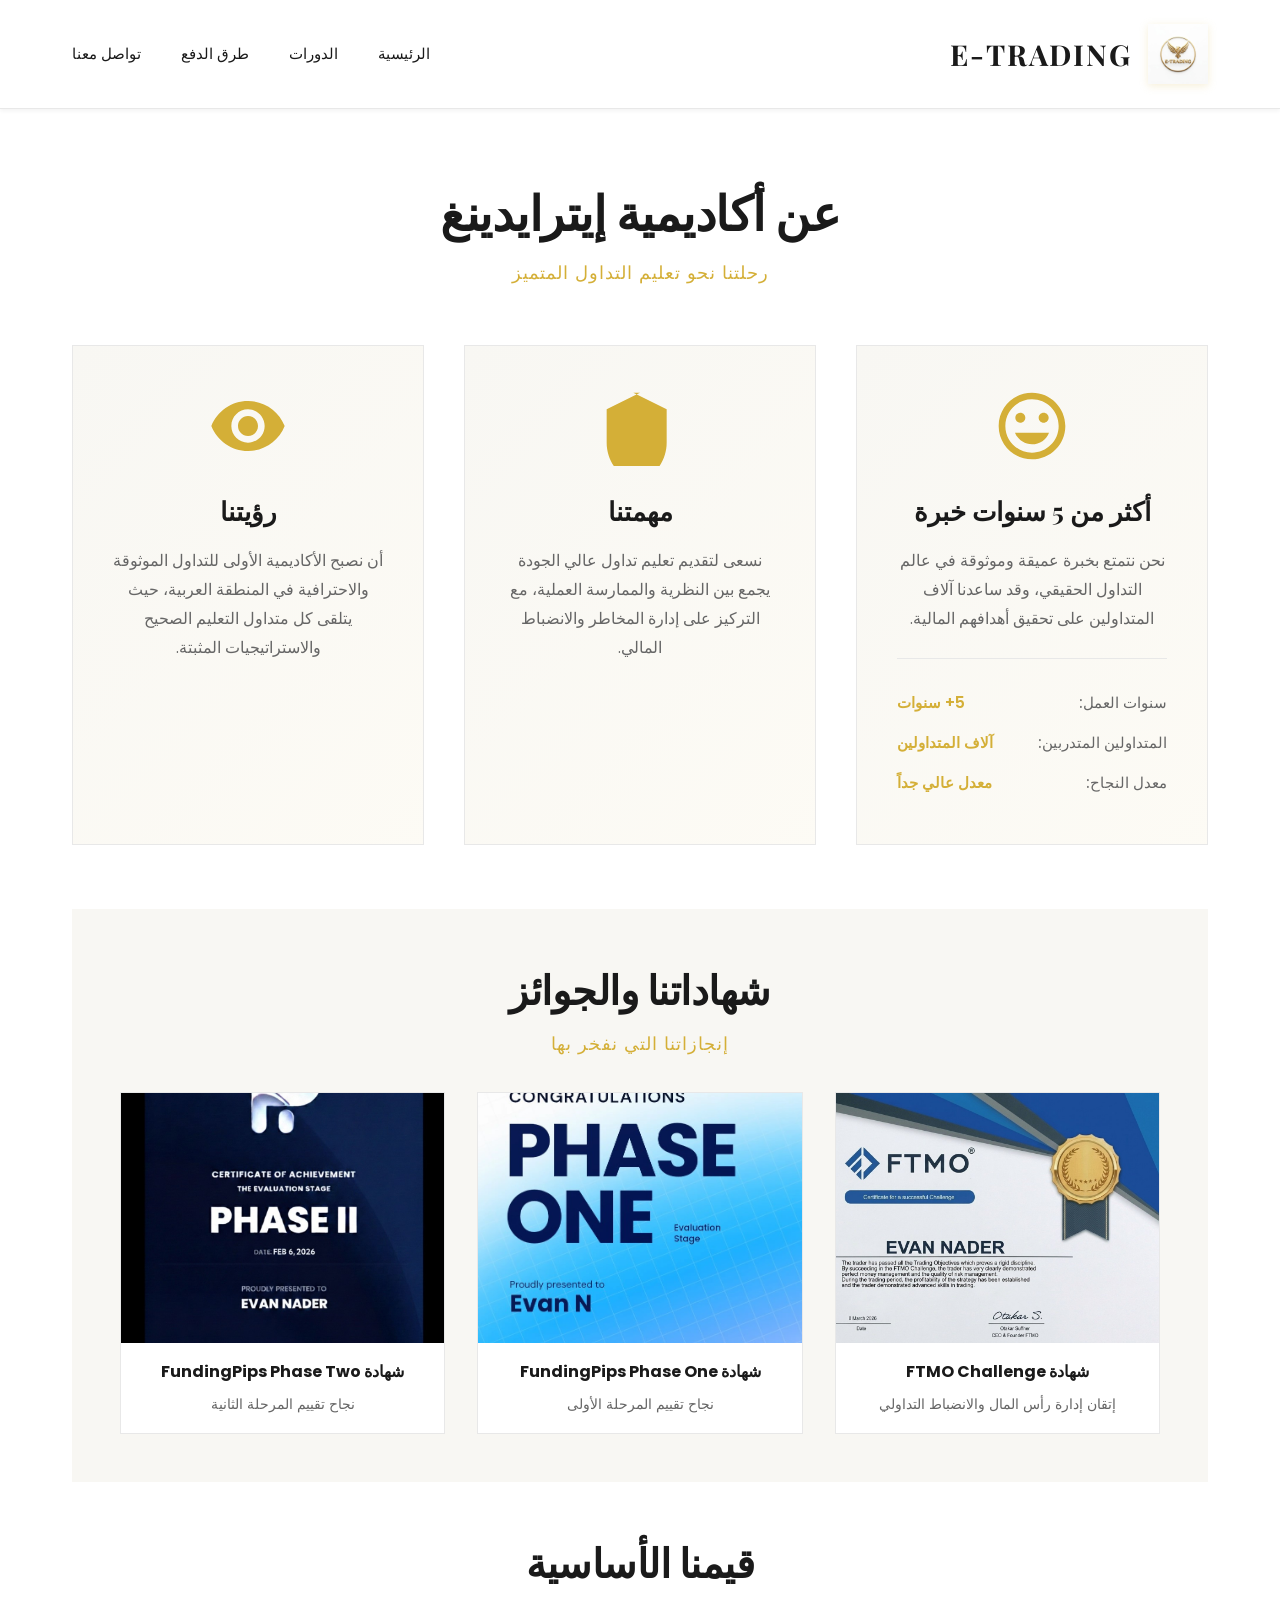
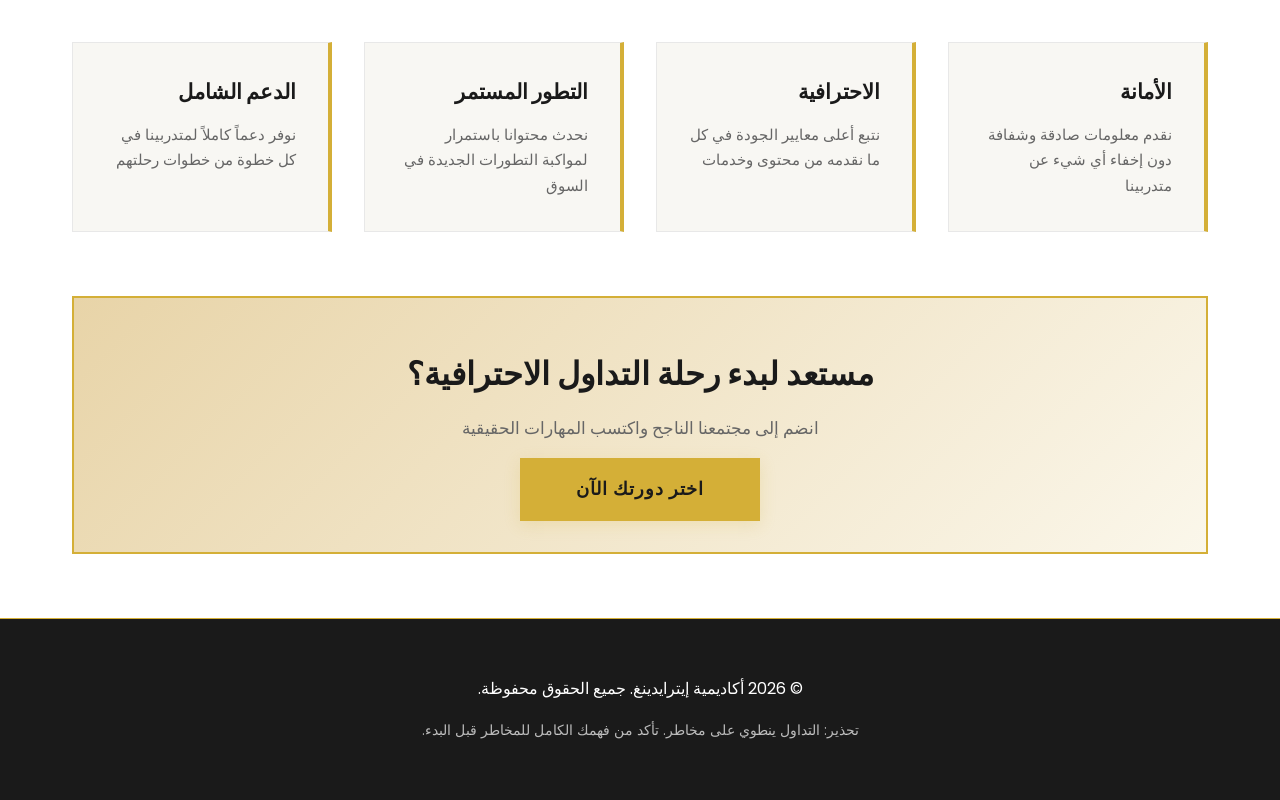
==== commit c00fec17: "Add files via upload" ====
--- a/about.html
+++ b/about.html
@@ -12,7 +12,7 @@
     <header class="header">
         <div class="header-container">
             <div class="logo-section">
-                <img src="[data-uri]" alt="E-TRADING Logo" class="logo">
+                <img src="logo.png" alt="E-TRADING Logo" class="logo">
                 <h1 class="logo-text">E-TRADING</h1>
             </div>
             <nav class="nav-menu" id="navMenu">
@@ -90,12 +90,20 @@
                 <p class="certificates-subtitle">إنجازاتنا التي نفخر بها</p>
                 
                 <div class="certificates-grid" id="certificatesGrid">
-                    <div class="certificate-placeholder">
-                        <svg viewBox="0 0 100 100" fill="currentColor">
-                            <path d="M50 15 L85 85 L15 85 Z"/>
-                        </svg>
-                        <p>الشهادات سيتم إضافتها قريباً</p>
-                        <span>جاري التحضير</span>
+                    <div class="certificate-item">
+                        <img src="certificate-ftmo.jpg" alt="شهادة FTMO Challenge" class="certificate-image">
+                        <h4>شهادة FTMO Challenge</h4>
+                        <p>إتقان إدارة رأس المال والانضباط التداولي</p>
+                    </div>
+                    <div class="certificate-item">
+                        <img src="certificate-fundingpips.jpg" alt="شهادة FundingPips Phase One" class="certificate-image">
+                        <h4>شهادة FundingPips Phase One</h4>
+                        <p>نجاح تقييم المرحلة الأولى</p>
+                    </div>
+                    <div class="certificate-item">
+                        <img src="certificate-fundingpips-phase2.jpg" alt="شهادة FundingPips Phase Two" class="certificate-image">
+                        <h4>شهادة FundingPips Phase Two</h4>
+                        <p>نجاح تقييم المرحلة الثانية</p>
                     </div>
                 </div>
             </div>
--- a/style.css
+++ b/style.css
@@ -1189,6 +1189,42 @@
     padding: 0.4rem 1rem;
     font-size: 0.8rem;
     border-radius: 0;
+}
+
+/* Certificate Items */
+.certificate-item {
+    background-color: var(--primary-white);
+    border: 1px solid var(--border-light);
+    overflow: hidden;
+    transition: all 0.3s ease;
+    text-align: center;
+}
+
+.certificate-item:hover {
+    border-color: var(--gold-primary);
+    box-shadow: 0 10px 30px rgba(212, 175, 55, 0.15);
+    transform: translateY(-5px);
+}
+
+.certificate-image {
+    width: 100%;
+    height: 250px;
+    object-fit: cover;
+    display: block;
+}
+
+.certificate-item h4 {
+    color: var(--dark-text);
+    padding: 1rem 1rem 0.5rem;
+    margin: 0;
+    font-size: 1rem;
+}
+
+.certificate-item p {
+    color: var(--light-text);
+    padding: 0 1rem 1rem;
+    margin: 0;
+    font-size: 0.85rem;
 }
 
 /* Values Section */
